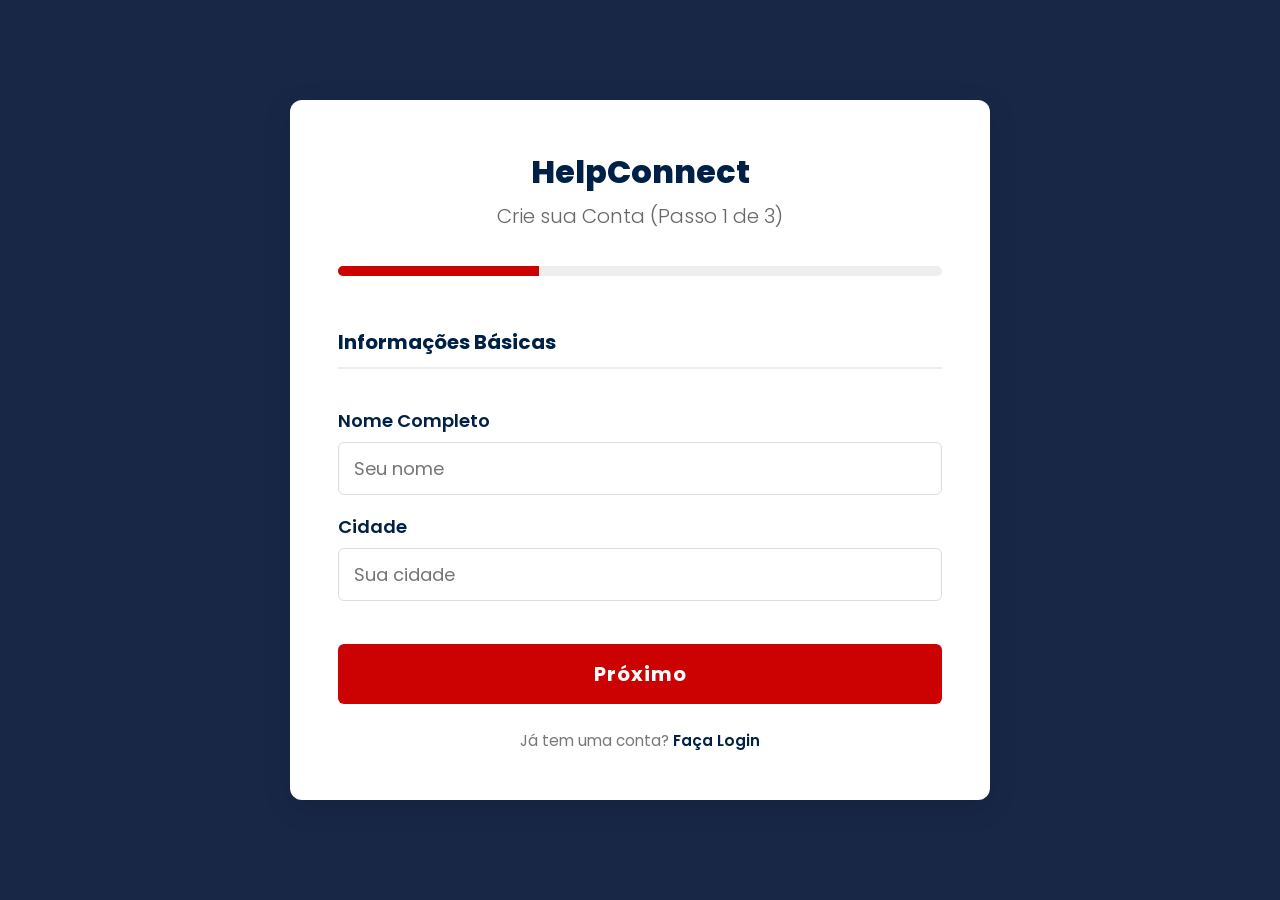
==== cadastrar.html @ 9c7258aa "Add files via upload" ====
<!DOCTYPE html>
<html lang="pt-BR">
<head>
    <meta charset="UTF-8">
    <meta name="viewport" content="width=device-width, initial-scale=1.0">
    <title>Cadastro - HelpConnect</title>
    <link rel="stylesheet" href="./assets/css/provisorio.css">
</head>
<body>
    <div class="login-container multi-step"> 
        <header>
            <h1>HelpConnect</h1>
            <h2>Crie sua Conta (Passo <span id="current-step-display">1</span> de 3)</h2>
        </header>
        
        <form id="cadastroForm" class="cadastro-form" action="#" method="POST">
            
            <div class="progress-bar-container">
                <div class="progress-bar" id="progressBar"></div>
            </div>
            
            <div class="step active" data-step="1">
                <p class="step-title">Informações Básicas</p>

                <div class="input-group">
                    <label for="nome">Nome Completo</label>
                    <input type="text" id="nome" name="nome" required placeholder="Seu nome">
                </div>

                <div class="input-group">
                    <label for="cidade">Cidade</label>
                    <input type="text" id="cidade" name="cidade" required placeholder="Sua cidade">
                </div>

                <button type="button" class="btn-next btn-login" data-next-step="2">Próximo</button>
            </div>

            <div class="step" data-step="2">
                <p class="step-title">Detalhes de Contato</p>

                <div class="input-group">
                    <label for="email">E-mail</label>
                    <input type="email" id="email" name="email" required placeholder="seu.email@exemplo.com">
                </div>
                
                <div class="input-group">
                    <label for="telefone">Telefone</label>
                    <input type="tel" id="telefone" name="telefone" placeholder="(99) 99999-9999">
                </div>

                <div class="actions">
                    <button type="button" class="btn-prev btn-login secondary-btn" data-prev-step="1">Anterior</button>
                    <button type="button" class="btn-next btn-login" data-next-step="3">Próximo</button>
                </div>
            </div>

            <div class="step" data-step="3">
                <p class="step-title">Senha de Acesso</p>

                <div class="input-group password-group"> <label for="password">Crie uma Senha</label>
                    <div class="password-wrapper"> <input type="password" id="password" name="password" required placeholder="Mínimo de 8 caracteres">
                        <button type="button" id="togglePassword" class="toggle-password" aria-label="Mostrar Senha">
                            👁️
                        </button>
                    </div>
                </div>

                <div class="actions">
                    <button type="button" class="btn-prev btn-login secondary-btn" data-prev-step="2">Anterior</button>
                    <button type="submit" class="btn-login" style="background-color: var(--tertiary-color);">Finalizar Cadastro</button>
                </div>
            </div>
            
        </form>
        <div class="links-adicionais">
            Já tem uma conta? <a href="login.html">Faça Login</a>
        </div>
    </div>
    <script>
        document.addEventListener('DOMContentLoaded', () => {
            const form = document.getElementById('cadastroForm');
            const steps = form.querySelectorAll('.step');
            const stepDisplay = document.getElementById('current-step-display');
            const progressBar = document.getElementById('progressBar');
            let currentStep = 1;
            const totalSteps = steps.length;

            function updateStep(newStep) {
                // Validação básica (mantida para funcionalidade de navegação)
                if (newStep > currentStep) {
                    const currentInputs = steps[currentStep - 1].querySelectorAll('[required]');
                    let isValid = true;
                    currentInputs.forEach(input => {
                        if (!input.value) isValid = false;
                    });
                    if (!isValid) {
                        alert('Por favor, preencha todos os campos obrigatórios.');
                        return;
                    }
                }

                currentStep = newStep;

                steps.forEach(step => {
                    step.classList.remove('active');
                    if (parseInt(step.getAttribute('data-step')) === currentStep) {
                        step.classList.add('active');
                    }
                });

                stepDisplay.textContent = currentStep;
                const progress = (currentStep / totalSteps) * 100;
                progressBar.style.width = progress + '%';
            }

            form.addEventListener('click', (e) => {
                if (e.target.classList.contains('btn-next')) {
                    const nextStep = parseInt(e.target.getAttribute('data-next-step'));
                    updateStep(nextStep);
                } else if (e.target.classList.contains('btn-prev')) {
                    const prevStep = parseInt(e.target.getAttribute('data-prev-step'));
                    updateStep(prevStep);
                }
            });

            // --- NOVO: Funcionalidade de Mostrar/Esconder Senha ---
            const togglePasswordButton = document.getElementById('togglePassword');
            const passwordInput = document.getElementById('password');

            if (togglePasswordButton && passwordInput) {
                togglePasswordButton.addEventListener('click', function () {
                    // Alterna o tipo de input entre 'password' e 'text'
                    const type = passwordInput.getAttribute('type') === 'password' ? 'text' : 'password';
                    passwordInput.setAttribute('type', type);
                    
                    // Altera o ícone para indicar o estado
                    this.textContent = (type === 'text') ? '🔒' : '👁️'; 
                    this.setAttribute('aria-label', (type === 'text') ? 'Ocultar Senha' : 'Mostrar Senha');
                });
            }
            // ------------------------------------------------------

            // Inicializa a barra de progresso
            updateStep(1); 
        });
    </script>
</body>
</html>
---- assets/css/provisorio.css ----
@import url("https://fonts.googleapis.com/css2?family=Poppins:ital,wght@0,100;0,200;0,300;0,400;0,500;0,600;0,700;0,800;0,900;1,100;1,200;1,300;1,400;1,500;1,600;1,700;1,800;1,900&display=swap");


/* Definição das Variáveis CSS */
:root {
    /* Cores */
    --primary-color: #002147;   /* Azul Marinho Escuro - Principal para textos e fundo */
    --secondary-color: #ffffff;  /* Branco - Fundo dos cards e textos secundários */
    --tertiary-color: #cc0202;   /* Vermelho - Ação de destaque (Botão principal ou Erro) */
    --quaternary-color: #182746; /* Azul Escuro (quase preto) - Fundo de foco */

    /* Sombras e Bordas */
    --shadow-light: 0 8px 30px rgba(0, 0, 0, 0.1);
    --border-radius-lg: 12px;
    --border-radius-sm: 6px;

    /* Fontes */
    --font-family-sans: 'Helvetica Neue', Arial, sans-serif;
    --font-size-xl: 96px;
    --font-size-lg: 32px; /* Usado para o nome do site */
    --font-size-md: 20px; /* Usado para títulos de seção */
    --font-size-sm: 18px; /* Usado para inputs e labels */
}

* {
  margin: 0;
  padding: 0;
  box-sizing: border-box;
  font-family: "Poppins", sans-serif;
}

/* Estilos Gerais */
body {
    background-color: var(--quaternary-color); /* Usando uma das cores escuras para o fundo */
    display: flex;
    justify-content: center;
    align-items: center;
    min-height: 100vh;
    margin: 0;
    box-sizing: border-box;
    color: #333;
}

/* Container Principal do Login/Cadastro */
.login-container {
    background-color: var(--secondary-color);
    padding: 3rem;
    border-radius: var(--border-radius-lg);
    box-shadow: var(--shadow-light);
    width: 100%;
    max-width: 700px;
    text-align: center;
    transition: transform 0.3s ease;
}

/* Cabeçalho */
.login-container header h1 {
    color: var(--primary-color);
    margin-bottom: 5px;
    font-size: var(--font-size-lg); /* 32px */
    font-weight: 800;
}

.login-container header h2 {
    color: #666;
    margin-bottom: 35px;
    font-size: var(--font-size-md); /* 20px */
    font-weight: 300;
}

/* Formulário */
.login-form {
    display: flex;
    flex-direction: column;
    gap: 1rem;
}

/* Grupo de Input (Label + Input) */
.input-group {
    text-align: left;
}

.input-group label {
    display: block;
    margin-bottom: 8px;
    font-weight: 600;
    color: var(--primary-color);
    font-size: var(--font-size-sm); /* 18px */
}

.input-group input,
.input-group select {
    width: 100%;
    padding: 12px 15px; /* Mais padding para melhor toque */
    border: 1px solid #ddd;
    border-radius: var(--border-radius-sm);
    box-sizing: border-box;
    font-size: var(--font-size-sm);
    color: var(--primary-color);
    transition: border-color 0.3s ease, box-shadow 0.3s ease;
}

.input-group input:focus,
.input-group select:focus {
    border-color: var(--tertiary-color); /* Foco na cor de destaque (vermelho) */
    outline: none;
    box-shadow: 0 0 10px rgba(204, 2, 2, 0.15);
}

/* Estilo para o campo Select (Sexo) */
.input-group select {
    background-color: var(--secondary-color);
    appearance: none;
    -webkit-appearance: none;
    -moz-appearance: none;
}

/* Botão de Ação (Entrar/Cadastrar) */
.btn-login {
    background-color: var(--tertiary-color); /* Vermelho forte para o botão principal */
    color: var(--secondary-color);
    padding: 15px;
    border: none;
    border-radius: var(--border-radius-sm);
    cursor: pointer;
    font-size: var(--font-size-md);
    font-weight: bold;
    margin-top: 25px;
    letter-spacing: 1px;
    transition: background-color 0.3s ease, transform 0.1s ease;
}

.btn-login:hover {
    background-color: #a80101; /* Vermelho um pouco mais escuro */
    transform: translateY(-2px);
    box-shadow: 0 5px 15px rgba(204, 2, 2, 0.3);
}

.btn-login:active {
    transform: translateY(0);
}

/* Links Adicionais (Esqueci a senha, Criar conta) */
.links-adicionais {
    margin-top: 25px;
    font-size: 0.95em;
    color: #777;
}

.links-adicionais a {
    color: var(--primary-color);
    text-decoration: none;
    font-weight: 600;
    transition: color 0.3s ease;
}

.links-adicionais a:hover {
    color: var(--tertiary-color);
    text-decoration: underline;
}

.links-adicionais span {
    margin: 0 10px;
}

/* Estilo Específico para o Formulário de Cadastro (para sobrescrever e criar colunas) */

/* Novo container de formulário de cadastro */
.cadastro-form {
    display: flex;
    flex-direction: column;
    gap: 1rem; 
}

/* Linha de formulário para as colunas */
.cadastro-form .form-row {
    display: flex;
    gap: 1rem; /* Espaço entre as colunas */
}


/* Faz com que o input group (e-mail/senha) usem toda a largura */
.cadastro-form .input-group.full-width {
    width: 100%;
}

/* Estilo para a opção de Mostrar Senha */

.password-wrapper {
    position: relative;
}

.password-wrapper input {
    /* Garante que o input ocupa todo o espaço, mas vamos garantir que o padding
       não esconda o botão do olho. Aumentamos o padding-right. */
    padding-right: 40px !important; 
}

.toggle-password {
    position: absolute;
    top: 50%;
    right: 10px;
    transform: translateY(-50%);
    background: none;
    border: none;
    cursor: pointer;
    padding: 5px;
    line-height: 1; /* Para alinhar o ícone */
    font-size: 1.1em;
    color: #555;
    transition: color 0.2s ease;
}

.toggle-password:hover {
    color: var(--primary-color);
}


/* -- Media Query para telas menores -- */
/* Em telas de celular, as colunas devem empilhar para não quebrar */
@media (max-width: 500px) {
    .login-container {
        padding: 30px 20px;
    }
    
    .cadastro-form .form-row {
        flex-direction: column; /* Coloca as colunas uma abaixo da outra */
        gap: 0; /* Remove o espaço lateral */
    }

    /* Garante que os campos dentro da coluna fiquem separados mesmo empilhados */
    .cadastro-form .form-row .col {
        gap: 15px; 
    }
    
    /* Corrige o espaçamento vertical dos input-groups em telas menores */
    .cadastro-form > .input-group {
        margin-top: 15px; 
    }
}

/* Estilos para Formulário de Múltiplas Etapas (Multi-Step) */

/* Esconde todas as etapas por padrão */
.cadastro-form .step {
    display: none;
    opacity: 0;
    transition: opacity 0.5s ease;
    padding-top: 15px; /* Espaço para separar do indicador */
}

/* Mostra a etapa ativa */
.cadastro-form .step.active {
    display: flex;
    flex-direction: column;
    gap: 18px;
    opacity: 1;
}

/* Título da Etapa */
.step-title {
    font-size: var(--font-size-md); /* 20px */
    color: var(--primary-color);
    font-weight: 700;
    margin-bottom: 20px;
    border-bottom: 2px solid #eee;
    padding-bottom: 10px;
    text-align: left;
}

/* Container de Ações (Botões Anterior/Próximo) */
.actions {
    display: flex;
    justify-content: space-between;
    gap: 15px;
    margin-top: 10px;
}

.actions .btn-login {
    flex: 1; /* Faz com que os botões tenham o mesmo tamanho */
    margin-top: 0;
}

/* Botão Secundário (Anterior) */
.actions .secondary-btn {
    background-color: #ccc; /* Cor neutra para Anterior */
    color: #333;
}

.actions .secondary-btn:hover {
    background-color: #bbb;
    transform: translateY(-2px);
    box-shadow: 0 5px 15px rgba(0, 0, 0, 0.1);
}

/* Indicador de Progresso */
.progress-bar-container {
    width: 100%;
    height: 10px;
    background-color: #eee;
    border-radius: 5px;
    margin-bottom: 20px;
    overflow: hidden;
}

.progress-bar {
    height: 100%;
    width: 0%; /* Inicia em 0% */
    background-color: var(--tertiary-color); /* Cor de progresso */
    transition: width 0.5s ease;
}
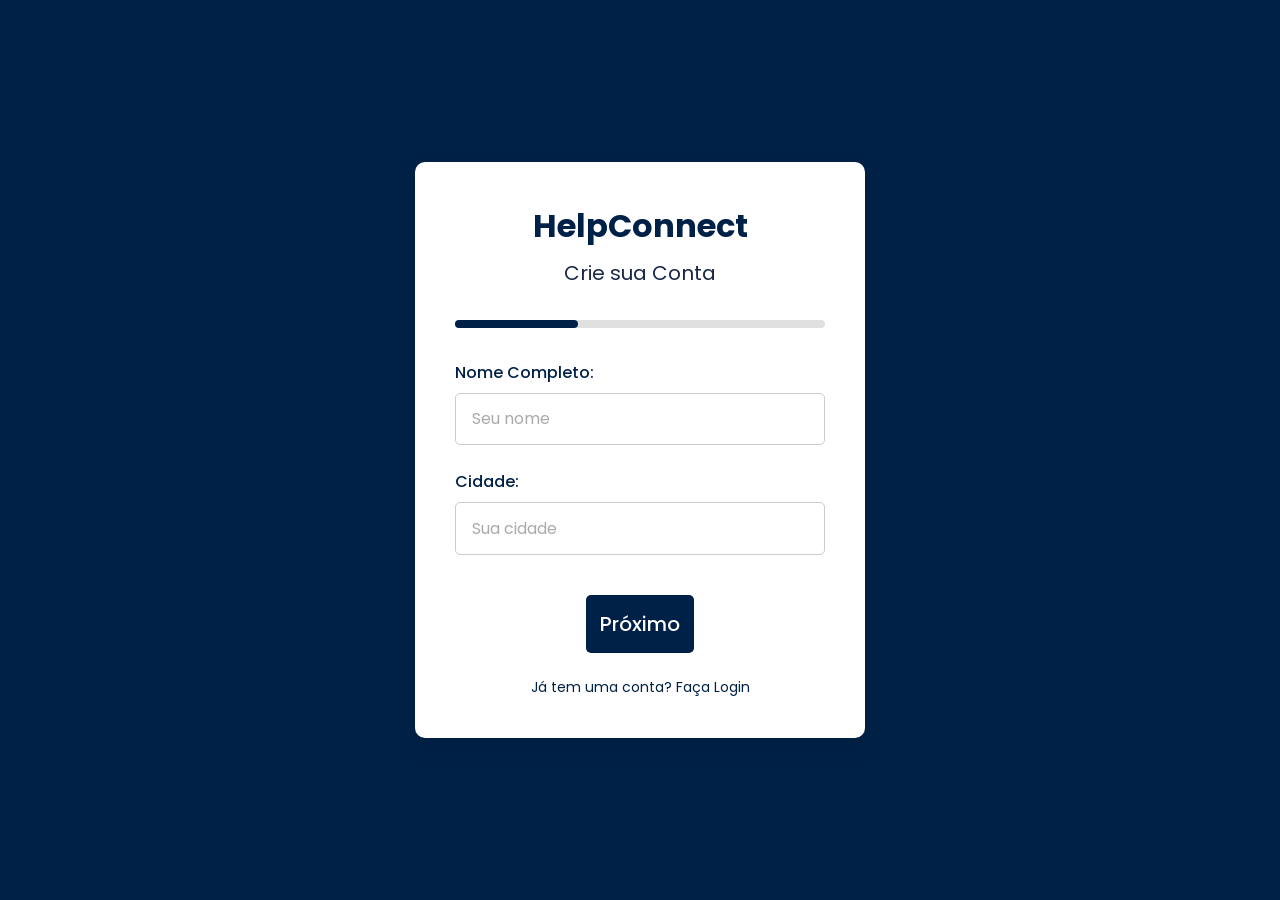
==== commit 7b86c412: "refazendo a estilização das telas de login e cadastrar usuario" ====
--- a/cadastrar.html
+++ b/cadastrar.html
@@ -1,148 +1,282 @@
 <!DOCTYPE html>
 <html lang="pt-BR">
-<head>
-    <meta charset="UTF-8">
-    <meta name="viewport" content="width=device-width, initial-scale=1.0">
+  <head>
+    <meta charset="UTF-8" />
+    <meta name="viewport" content="width=device-width, initial-scale=1.0" />
     <title>Cadastro - HelpConnect</title>
-    <link rel="stylesheet" href="./assets/css/provisorio.css">
-</head>
-<body>
-    <div class="login-container multi-step"> 
-        <header>
-            <h1>HelpConnect</h1>
-            <h2>Crie sua Conta (Passo <span id="current-step-display">1</span> de 3)</h2>
-        </header>
-        
-        <form id="cadastroForm" class="cadastro-form" action="#" method="POST">
-            
-            <div class="progress-bar-container">
-                <div class="progress-bar" id="progressBar"></div>
-            </div>
-            
-            <div class="step active" data-step="1">
-                <p class="step-title">Informações Básicas</p>
-
-                <div class="input-group">
-                    <label for="nome">Nome Completo</label>
-                    <input type="text" id="nome" name="nome" required placeholder="Seu nome">
-                </div>
-
-                <div class="input-group">
-                    <label for="cidade">Cidade</label>
-                    <input type="text" id="cidade" name="cidade" required placeholder="Sua cidade">
-                </div>
-
-                <button type="button" class="btn-next btn-login" data-next-step="2">Próximo</button>
-            </div>
-
-            <div class="step" data-step="2">
-                <p class="step-title">Detalhes de Contato</p>
-
-                <div class="input-group">
-                    <label for="email">E-mail</label>
-                    <input type="email" id="email" name="email" required placeholder="seu.email@exemplo.com">
-                </div>
-                
-                <div class="input-group">
-                    <label for="telefone">Telefone</label>
-                    <input type="tel" id="telefone" name="telefone" placeholder="(99) 99999-9999">
-                </div>
-
-                <div class="actions">
-                    <button type="button" class="btn-prev btn-login secondary-btn" data-prev-step="1">Anterior</button>
-                    <button type="button" class="btn-next btn-login" data-next-step="3">Próximo</button>
-                </div>
-            </div>
-
-            <div class="step" data-step="3">
-                <p class="step-title">Senha de Acesso</p>
-
-                <div class="input-group password-group"> <label for="password">Crie uma Senha</label>
-                    <div class="password-wrapper"> <input type="password" id="password" name="password" required placeholder="Mínimo de 8 caracteres">
-                        <button type="button" id="togglePassword" class="toggle-password" aria-label="Mostrar Senha">
-                            👁️
-                        </button>
-                    </div>
-                </div>
-
-                <div class="actions">
-                    <button type="button" class="btn-prev btn-login secondary-btn" data-prev-step="2">Anterior</button>
-                    <button type="submit" class="btn-login" style="background-color: var(--tertiary-color);">Finalizar Cadastro</button>
-                </div>
-            </div>
-            
-        </form>
-        <div class="links-adicionais">
-            Já tem uma conta? <a href="login.html">Faça Login</a>
-        </div>
+    <style>
+      @import url("https://fonts.googleapis.com/css2?family=Poppins:ital,wght@0,100;0,200;0,300;0,400;0,500;0,600;0,700;0,800;0,900;1,100;1,200;1,300;1,400;1,500;1,600;1,700;1,800;1,900&display=swap");
+
+      :root {
+        /* color */
+        --primary-color: #002147;
+        --secondary-color: #ffffff;
+        --tertiary-color: #cc0202;
+        --quaternary-color: #182746;
+        /* fonts */
+        --font-size-xl: 96px;
+        --font-size-lg: 32px;
+        --font-size-md: 20px;
+        --font-size-sm: 16px;
+      }
+
+      * {
+        margin: 0;
+        padding: 0;
+        box-sizing: border-box;
+        font-family: "Poppins", sans-serif;
+      }
+
+      body {
+        display: flex;
+        justify-content: center;
+        align-items: center;
+        min-height: 100vh;
+        background-color: var(--primary-color);
+        color: var(--primary-color);
+      }
+
+      .form-container {
+        background-color: var(--secondary-color);
+        padding: 2.5rem;
+        border-radius: 10px;
+        box-shadow: 0 10px 25px rgba(0, 0, 0, 0.1);
+        width: 100%;
+        max-width: 450px;
+        text-align: center;
+      }
+
+      .form-header h1 {
+        font-size: var(--font-size-lg);
+        color: var(--primary-color);
+        margin-bottom: 0.5rem;
+      }
+
+      .form-header h2 {
+        font-size: var(--font-size-md);
+        color: var(--quaternary-color);
+        font-weight: 400;
+        margin-bottom: 2rem;
+      }
+
+      .form {
+        display: flex;
+        flex-direction: column;
+      }
+
+      .form-group {
+        margin-bottom: 1.5rem;
+        text-align: left;
+      }
+
+      .form-group label {
+        display: block;
+        margin-bottom: 0.5rem;
+        font-weight: 500;
+        font-size: var(--font-size-sm);
+      }
+
+      .form-group input {
+        width: 100%;
+        padding: 0.8rem 1rem;
+        border: 1px solid #ccc;
+        border-radius: 5px;
+        font-size: var(--font-size-sm);
+      }
+
+      .form-group input::placeholder {
+        color: #aaa;
+      }
+
+      .form-button {
+        background-color: var(--primary-color);
+        color: var(--secondary-color);
+        border: none;
+        padding: 0.9rem;
+        border-radius: 5px;
+        font-size: var(--font-size-md);
+        font-weight: 500;
+        cursor: pointer;
+        transition: background-color 0.3s ease;
+        margin-top: 1rem;
+      }
+
+      .form-button:hover {
+        background-color: var(--quaternary-color);
+      }
+
+      .form-links {
+        margin-top: 1.5rem;
+        font-size: 14px;
+      }
+
+      .form-links a {
+        color: var(--primary-color);
+        text-decoration: none;
+      }
+
+      .form-links a:hover {
+        text-decoration: underline;
+      }
+
+      .form-links span {
+        color: #ccc;
+        margin: 0 0.5rem;
+      }
+
+      .progress-bar-container {
+        width: 100%;
+        background-color: #e0e0e0;
+        border-radius: 5px;
+        height: 8px;
+        margin-bottom: 2rem;
+      }
+
+      .progress-bar {
+        height: 100%;
+        width: 33.33%;
+        background-color: var(--primary-color);
+        border-radius: 5px;
+        transition: width 0.4s ease-in-out;
+      }
+
+      .form-step {
+        display: none;
+      }
+
+      .form-step.active {
+        display: block;
+      }
+    </style>
+  </head>
+  <body>
+    <div class="form-container">
+      <header class="form-header">
+        <h1>HelpConnect</h1>
+        <h2>Crie sua Conta</h2>
+      </header>
+      <form id="cadastroForm" class="form" action="#" method="POST">
+        <div class="progress-bar-container">
+          <div class="progress-bar" id="progressBar"></div>
+        </div>
+
+        <!-- Step 1 -->
+        <div class="form-step active">
+          <div class="form-group">
+            <label for="nome">Nome Completo:</label>
+            <input
+              type="text"
+              id="nome"
+              name="nome"
+              required
+              placeholder="Seu nome"
+            />
+          </div>
+          <div class="form-group">
+            <label for="cidade">Cidade:</label>
+            <input
+              type="text"
+              id="cidade"
+              name="cidade"
+              required
+              placeholder="Sua cidade"
+            />
+          </div>
+          <button type="button" class="form-button" onclick="nextStep()">
+            Próximo
+          </button>
+        </div>
+
+        <!-- Step 2 -->
+        <div class="form-step">
+          <div class="form-group">
+            <label for="email">E-mail:</label>
+            <input
+              type="email"
+              id="email"
+              name="email"
+              required
+              placeholder="seu.email@exemplo.com"
+            />
+          </div>
+          <div class="form-group">
+            <label for="telefone">Telefone:</label>
+            <input
+              type="tel"
+              id="telefone"
+              name="telefone"
+              required
+              placeholder="(XX) XXXXX-XXXX"
+            />
+          </div>
+          <button type="button" class="form-button" onclick="prevStep()">
+            Voltar
+          </button>
+          <button type="button" class="form-button" onclick="nextStep()">
+            Próximo
+          </button>
+        </div>
+
+        <!-- Step 3 -->
+        <div class="form-step">
+          <div class="form-group">
+            <label for="password">Senha:</label>
+            <input
+              type="password"
+              id="password"
+              name="password"
+              required
+              placeholder="Mínimo de 8 caracteres"
+            />
+          </div>
+          <div class="form-group">
+            <label for="confirmPassword">Confirme a Senha:</label>
+            <input
+              type="password"
+              id="confirmPassword"
+              name="confirmPassword"
+              required
+              placeholder="Confirme sua senha"
+            />
+          </div>
+          <button type="button" class="form-button" onclick="prevStep()">
+            Voltar
+          </button>
+          <button type="submit" class="form-button">Finalizar Cadastro</button>
+        </div>
+      </form>
+      <div class="form-links">
+        Já tem uma conta? <a href="login.html">Faça Login</a>
+      </div>
     </div>
+
     <script>
-        document.addEventListener('DOMContentLoaded', () => {
-            const form = document.getElementById('cadastroForm');
-            const steps = form.querySelectorAll('.step');
-            const stepDisplay = document.getElementById('current-step-display');
-            const progressBar = document.getElementById('progressBar');
-            let currentStep = 1;
-            const totalSteps = steps.length;
-
-            function updateStep(newStep) {
-                // Validação básica (mantida para funcionalidade de navegação)
-                if (newStep > currentStep) {
-                    const currentInputs = steps[currentStep - 1].querySelectorAll('[required]');
-                    let isValid = true;
-                    currentInputs.forEach(input => {
-                        if (!input.value) isValid = false;
-                    });
-                    if (!isValid) {
-                        alert('Por favor, preencha todos os campos obrigatórios.');
-                        return;
-                    }
-                }
-
-                currentStep = newStep;
-
-                steps.forEach(step => {
-                    step.classList.remove('active');
-                    if (parseInt(step.getAttribute('data-step')) === currentStep) {
-                        step.classList.add('active');
-                    }
-                });
-
-                stepDisplay.textContent = currentStep;
-                const progress = (currentStep / totalSteps) * 100;
-                progressBar.style.width = progress + '%';
-            }
-
-            form.addEventListener('click', (e) => {
-                if (e.target.classList.contains('btn-next')) {
-                    const nextStep = parseInt(e.target.getAttribute('data-next-step'));
-                    updateStep(nextStep);
-                } else if (e.target.classList.contains('btn-prev')) {
-                    const prevStep = parseInt(e.target.getAttribute('data-prev-step'));
-                    updateStep(prevStep);
-                }
-            });
-
-            // --- NOVO: Funcionalidade de Mostrar/Esconder Senha ---
-            const togglePasswordButton = document.getElementById('togglePassword');
-            const passwordInput = document.getElementById('password');
-
-            if (togglePasswordButton && passwordInput) {
-                togglePasswordButton.addEventListener('click', function () {
-                    // Alterna o tipo de input entre 'password' e 'text'
-                    const type = passwordInput.getAttribute('type') === 'password' ? 'text' : 'password';
-                    passwordInput.setAttribute('type', type);
-                    
-                    // Altera o ícone para indicar o estado
-                    this.textContent = (type === 'text') ? '🔒' : '👁️'; 
-                    this.setAttribute('aria-label', (type === 'text') ? 'Ocultar Senha' : 'Mostrar Senha');
-                });
-            }
-            // ------------------------------------------------------
-
-            // Inicializa a barra de progresso
-            updateStep(1); 
+      const steps = document.querySelectorAll(".form-step");
+      const progressBar = document.getElementById("progressBar");
+      let currentStep = 0;
+
+      function updateStep() {
+        steps.forEach((step, index) => {
+          step.classList.toggle("active", index === currentStep);
         });
+        progressBar.style.width = `${
+          ((currentStep + 1) / steps.length) * 100
+        }%`;
+      }
+
+      function nextStep() {
+        if (currentStep < steps.length - 1) {
+          currentStep++;
+          updateStep();
+        }
+      }
+
+      function prevStep() {
+        if (currentStep > 0) {
+          currentStep--;
+          updateStep();
+        }
+      }
     </script>
-</body>
-</html>+  </body>
+</html>
